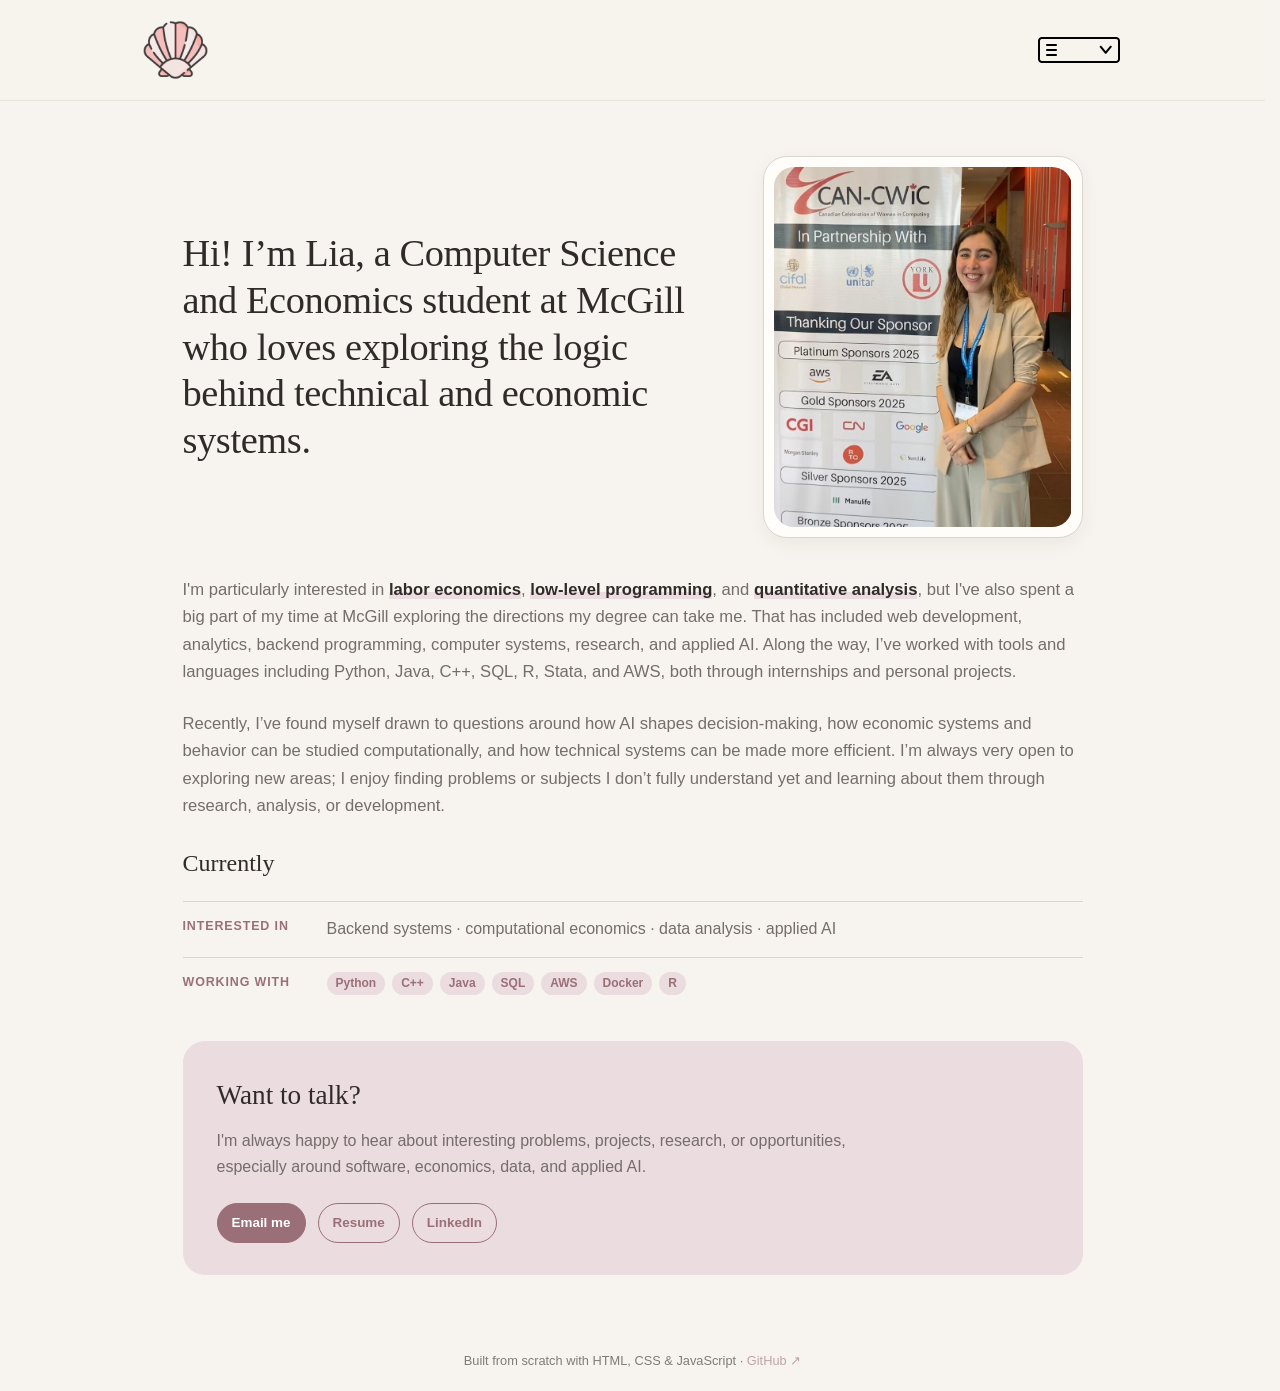
==== index.html @ 0e56d761 "fix: remove unnecessary line breaks in contact section paragraph" ====
<!DOCTYPE html>
<html lang="en">

<head>
    <meta charset="UTF-8">
    <title>Lia Erisson Portfolio</title>

    <link rel="icon" type="image/png" href="images/favicon.png">
    <link rel="stylesheet" href="style.css">
    <script src="main.js" defer></script>
</head>

<body>
    <div class="navbar">

        <div class="navbar_container">

            <div id="navbar_mobile_container">
                <div class="navbar_mobile_all_links">
                    <a href="index.html" class="navbar_mobile_link">ABOUT</a>
                    <a href="projects.html" class="navbar_mobile_link">PROJECTS</a>
                    <a href="experiences.html" class="navbar_mobile_link">EXPERIENCE</a>
                    <a href="extracurriculars.html" class="navbar_mobile_link">EXTRACURRICULARS</a>
                    <div class="link-logos">
                        <a href="resume.html" class="navbar_mobile_link" target="_blank"><img
                                src="images/resume_logo.png" alt="Resume icon"></a>
                        <a href="https://github.com/liaerisson" class="navbar_mobile_link" target="_blank"><img
                                src="images/github_logo.svg" alt="GitHub logo"></a>
                        <a href="https://www.linkedin.com/in/lia-erisson/" class="navbar_mobile_link"
                            target="_blank"><img src="images/linkedIn_logo.png" alt="LinkedIn logo"></a>
                    </div>
                </div>
            </div>

            <a href="index.html" id="navbar_logo" aria-label="Go to homepage">
                <img src="images/seashell.png" alt="">
            </a>
            <button id="navbar_mobile_button" class="navbar_mobile_button" type="button"
                aria-label="Open navigation menu">
                <img src="images/dropdown.png" alt="" class="dropdown_button">
            </button>
        </div>

    </div>

    <div class="intro">
        <div class="intro_description">
            Hi! I’m Lia, a Computer Science and Economics student at McGill who loves
            exploring the logic behind technical and economic systems.
        </div>

        <div class="intro_image_frame">
            <img src="images/intro.jpeg" alt="" id="intro_image">
        </div>
    </div>

    <div class="about_description">
        <p> I'm particularly interested in <strong>labor economics</strong>, <strong>low-level programming</strong>, and
            <strong>quantitative analysis</strong>, but I've also spent a big part of my time at McGill exploring
            the directions my degree can take me. That has included web development, analytics, backend
            programming, computer systems, research, and applied AI. Along the way, I’ve worked with tools and languages
            including Python, Java, C++, SQL, R, Stata, and AWS, both through internships and personal projects.
        </p>
        <p>
            Recently, I’ve found myself drawn to questions around how AI shapes decision-making, how
            economic systems and behavior can be studied computationally, and how technical systems can be made more
            efficient. I’m always very open to exploring new areas; I enjoy
            finding problems or subjects I don’t fully understand yet and learning about them through research,
            analysis, or development.
        </p>
    </div>

    <section class="current_focus">
        <h2>Currently</h2>

        <div class="current_focus_row">
            <span class="current_focus_label">Interested in</span>

            <p>
                Backend systems · computational economics ·
                data analysis · applied AI
            </p>
        </div>

        <div class="current_focus_row">
            <span class="current_focus_label">Working with</span>

            <div class="current_focus_skills">
                <span>Python</span>
                <span>C++</span>
                <span>Java</span>
                <span>SQL</span>
                <span>AWS</span>
                <span>Docker</span>
                <span>R</span>
            </div>
        </div>
    </section>

    <section class="contact">
        <h2>Want to talk?</h2>

        <p>
            I'm always happy to hear about interesting problems, projects, research, or opportunities, especially around software, economics, data, and applied AI.
        </p>

        <div class="contact_links">
            <a href="mailto:lia.erisson@mail.mcgill.ca" class="contact_primary">
                Email me
            </a>

            <a href="resume.html" target="_blank">
                Resume
            </a>

            <a href="https://www.linkedin.com/in/lia-erisson/" target="_blank">
                LinkedIn
            </a>
        </div>
    </section>

    <button id="back_to_top" aria-label="Back to top">↑</button>

    <footer class="footer">
        <p>
            Built from scratch with HTML, CSS & JavaScript ·
            <a href="https://github.com/liaerisson">GitHub ↗</a>
        </p>
    </footer>
</body>

</html>
---- style.css ----
/* =========================
   BASE / COLOR SYSTEM
   ========================= */

:root {
    --background: #f7f4ef;
    --surface: #fffdf9;
    --surface-soft: #f1e8e3;

    --text: #302b29;
    --muted: #756d69;

    --accent: #9b6f78;
    --accent-soft: #eadcdf;

    --border: #ddd4ce;

    --radius-small: 10px;
    --radius-medium: 16px;
    --radius-large: 22px;
}

::selection {
    background-color: var(--accent-soft);
    color: var(--text);
}

* {
    box-sizing: border-box;
}

html {
    scroll-behavior: smooth;
    scrollbar-gutter: stable;
}

body {
    margin: 0;
    background-color: var(--background);
    color: var(--text);

    font-family:
        "Avenir Next",
        "Segoe UI",
        Arial,
        sans-serif;

    font-size: 16px;
    line-height: 1.65;
    animation: pageFadeIn 0.3s ease;
}

/* Keep normal page content from becoming too wide */
body> :not(.navbar):not(.page-toast) {
    width: min(900px, calc(100% - 48px));
    margin-left: auto;
    margin-right: auto;
}

a {
    color: var(--accent);
    text-decoration: none;
}

a:hover {
    color: var(--text);
}

@keyframes pageFadeIn {
    from {
        opacity: 0;
    }

    to {
        opacity: 1;
    }
}


/* =========================
   NAVBAR
   ========================= */

.navbar {
    width: 100%;
    position: sticky;
    top: 0;

    background: rgba(247, 244, 239, 0.94);

    z-index: 1000;
    backdrop-filter: blur(10px);
    -webkit-backdrop-filter: blur(10px);
    border-bottom: 1px solid rgba(221, 212, 206, 0.55);
}

.navbar_container {
    position: relative;

    display: flex;
    align-items: center;

    width: min(1000px, calc(100% - 32px));
    height: 100px;

    margin: 0 auto;
    transition: height 0.25s ease;
}

.navbar.scrolled .navbar_container {
    height: 70px;
}

.navbar_mobile_button {
    margin-left: auto;

    border: none;
    background: transparent;
    padding: 4px;

    cursor: pointer;

    border-radius: 12px;
    position: relative;

    transition:
        background-color 0.2s ease,
        transform 0.2s ease;
}

#navbar_logo,
#navbar_logo img {
    transition:
        width 0.25s ease,
        height 0.25s ease;
}

.navbar.scrolled #navbar_logo,
.navbar.scrolled #navbar_logo img {
    width: 58px;
    height: 58px;
}

@media (hover: hover) and (pointer: fine) {
    .navbar_mobile_button::after {
        content: "";

        position: absolute;
        top: 100%;
        right: 0;

        width: min(285px, calc(100vw - 32px));
        height: 25px;
    }
}

.navbar_mobile_button:hover {
    background-color: var(--accent-soft);
    transform: translateY(-1px);
}

.dropdown_button {
    width: 100px;
    height: 50px;

    object-fit: contain;
    display: block;
}


/* dropdown itself */

#navbar_mobile_container {
    position: absolute;

    top: calc(100% - 4px);
    right: 0;

    width: min(285px, calc(100vw - 32px));

    max-height: 0;

    overflow: hidden;

    opacity: 0;
    transform: translateY(-8px);

    pointer-events: none;

    transition:
        max-height 0.3s ease,
        opacity 0.2s ease,
        transform 0.2s ease;
}

#navbar_mobile_container.open {
    max-height: 500px;

    opacity: 1;
    transform: translateY(0);

    pointer-events: auto;
}

@media (hover: hover) and (pointer: fine) {

    .navbar_container:has(.navbar_mobile_button:hover) #navbar_mobile_container,
    #navbar_mobile_container:hover {
        max-height: 500px;
        opacity: 1;
        transform: translateY(0);
        pointer-events: auto;
    }
}

.navbar_mobile_all_links {
    display: flex;
    flex-direction: column;
    align-items: stretch;

    gap: 4px;

    padding: 18px;

    background-color: var(--surface);

    border: 1px solid var(--border);
    border-radius: var(--radius-medium);

    box-shadow: 0 12px 30px rgba(48, 43, 41, 0.08);
}

.navbar_mobile_link {
    padding: 9px 12px;

    color: var(--text);

    font-size: 0.82rem;
    font-weight: 600;
    letter-spacing: 0.09em;

    border-radius: 8px;

    transition:
        background-color 0.2s ease,
        color 0.2s ease;
}

.navbar_mobile_link:hover {
    background-color: var(--accent-soft);
    color: var(--accent);
}


/* navbar icons */

.link-logos {
    display: flex;
    align-items: center;
    justify-content: center;

    gap: 20px;

    padding-top: 12px;
    margin-top: 8px;

    border-top: 1px solid var(--border);
}

.link-logos .navbar_mobile_link {
    display: flex;
    align-items: center;
    justify-content: center;

    width: 40px;
    height: 40px;

    padding: 5px;
}

.link-logos img {
    width: 27px;
    height: 27px;

    object-fit: contain;
}

/* =========================
   Navbar Logo
   ========================= */

#navbar_logo {
    display: flex;
    align-items: center;
    justify-content: center;

    width: 85px;
    height: 85px;

    border-radius: 15px;
    transition: transform 0.2s ease;
}

#navbar_logo img {
    width: 85px;
    height: 85px;

    object-fit: contain;
    display: block;
}

#navbar_logo:hover {
    background-color: var(--accent-soft);
}

#navbar_logo:hover img {
    transform: scale(1.03) rotate(-2deg);
}

/* =========================
   ABOUT
   ========================= */
.intro {
    display: flex;
    align-items: center;
    gap: 40px;

    margin-top: 55px;
    margin-bottom: 38px;
}

.intro_description {
    flex: 1;

    font-family: Georgia, "Times New Roman", serif;
    font-size: clamp(1.6rem, 3vw, 2.4rem);
    line-height: 1.22;
    letter-spacing: -0.01em;
}

.intro_image_frame {
    flex: 0 1 320px;

    display: flex;
    align-items: center;
    justify-content: center;

    padding: 10px;

    background-color: var(--surface);
    border: 1px solid var(--border);
    border-radius: 24px;

    box-shadow: 0 6px 18px rgba(48, 43, 41, 0.06);
}

#intro_image {
    display: block;

    width: 100%;
    height: auto;
    max-height: 360px;

    object-fit: contain;
    border-radius: 20px;
}

.about_description {
    max-width: none;
    padding-bottom: 0;

    color: var(--muted);
    font-size: 1.04rem;
}

.about_description p {
    margin: 0 0 24px;
}

.about_description strong {
    color: var(--text);
    font-weight: 600;

    background:
        linear-gradient(transparent 62%,
            var(--accent-soft) 62%);
}

.current_focus {
    margin-top: 20px;
    margin-bottom: 32px;
}

.current_focus h2 {
    margin-bottom: 18px;

    font-family: Georgia, "Times New Roman", serif;
    font-size: 1.5rem;
    font-weight: 500;
}

.current_focus_row {
    display: flex;
    align-items: flex-start;
    gap: 24px;

    padding: 14px 0;

    border-top: 1px solid var(--border);
}

.current_focus_label {
    flex: 0 0 120px;

    color: var(--accent);

    font-size: 0.78rem;
    font-weight: 700;
    letter-spacing: 0.07em;
    text-transform: uppercase;
}

.current_focus_row p {
    margin: 0;
    color: var(--muted);
}

.current_focus_skills {
    display: flex;
    flex-wrap: wrap;
    gap: 7px;
}

.projects_title,
.experiences_title,
.extracurriculars_title {
    margin-top: 60px;
    margin-bottom: 10px;

    font-family: Georgia, "Times New Roman", serif;
    font-size: clamp(2.1rem, 5vw, 3rem);
    font-weight: 500;
    line-height: 1.2;
}

.projects_summary,
.experiences_summary,
.extracurriculars_summary {
    width: min(900px, calc(100% - 48px));
    max-width: none;

    margin: 0 auto 55px;
    padding-right: 180px;

    color: var(--muted);
    font-size: 1rem;
}

.project_skills,
.experience_skills,
.extracurricular_skills {
    display: flex;
    flex-wrap: wrap;
    gap: 7px;
}

.project_skills {
    margin-top: 8px;
}

.experience_skills {
    margin-top: 14px;
}

.extracurricular_skills {
    margin-top: 12px;
    margin-bottom: 14px;
}

.project_skills span,
.experience_skills span,
.extracurricular_skills span,
.current_focus_skills span {
    display: inline-block;

    padding: 4px 9px;

    background-color: var(--accent-soft);
    color: var(--accent);

    border-radius: 999px;

    font-size: 0.75rem;
    font-weight: 600;
    line-height: 1.3;
}


/* =========================
   PROJECTS
   ========================= */

.project {
    margin-bottom: 18px;

    background-color: var(--surface);

    border: 1px solid var(--border);
    border-radius: var(--radius-medium);

    overflow: hidden;

    transition:
        border-color 0.2s ease,
        transform 0.2s ease,
        box-shadow 0.2s ease;
}

.project:hover {
    border-color: #c9b9b5;

    transform: translateY(-3px);

    box-shadow: 0 7px 20px rgba(48, 43, 41, 0.045);
}

.project_desc {
    font-style: italic;
    font-size: 0.95rem;
    line-height: 1.4;
    opacity: 0.75;
    margin-top: 0.1rem;
    margin-bottom: 0.5rem;
}

.project summary {
    position: relative;

    display: flex;
    flex-direction: column;

    gap: 3px;

    padding: 22px 58px 22px 24px;

    cursor: pointer;
    list-style: none;
}

.project summary::-webkit-details-marker {
    display: none;
}

.project summary::after {
    content: "+";

    position: absolute;

    top: 50%;
    right: 24px;

    transform: translateY(-50%);

    color: var(--accent);

    font-size: 1.8rem;
    font-weight: 300;

    transition:
        transform 0.2s ease,
        color 0.2s ease;
}

.project[open] summary::after {
    content: "–";
}

.project summary:hover::after {
    transform: translateY(-50%) scale(1.08);
}

.project summary h2 {
    margin: 0;

    font-family: Georgia, "Times New Roman", serif;

    font-size: 1.45rem;
    font-weight: 500;
}

.project_details {
    padding: 0 24px 25px;

    border-top: 1px solid var(--border);

    color: var(--muted);
}

.project_details p {
    max-width: 760px;

    margin-top: 20px;
}

.project_link {
    display: inline-block;

    margin-top: 5px;
    padding: 6px 13px;

    color: var(--accent);

    background-color: var(--accent-soft);

    border-radius: 999px;

    font-size: 0.83rem;
    font-weight: 600;

    transition:
        background-color 0.2s ease,
        color 0.2s ease;
}

.project_link:hover {
    background-color: var(--accent);
    color: white;
}

/* =========================
   EXPERIENCE
   ========================= */

.experience {
    position: relative;

    max-width: 800px;

    margin-left: 10px;
    padding: 0 0 38px 34px;

    border-left: 1px solid var(--border);
}

.experience::before {
    content: "";

    position: absolute;

    left: -5px;
    top: 8px;

    width: 9px;
    height: 9px;

    background-color: var(--background);

    border: 2px solid var(--accent);
    border-radius: 50%;
}

.experience_description {
    background-color: var(--surface);

    padding: 20px 22px;

    border: 1px solid var(--border);
    border-radius: var(--radius-medium);
}

.company_name {
    margin-bottom: 2px;

    font-family: Georgia, "Times New Roman", serif;

    font-size: 1.25rem;
    font-weight: 600;
}

.title {
    color: var(--accent);

    font-size: 0.96rem;
    font-weight: 600;
}

.work_dates {
    margin-top: 3px;

    color: var(--muted);

    font-size: 0.82rem;
}

.experience_description p {
    margin-bottom: 0;

    color: var(--muted);
}

.experience_with_image {
    display: flex;
    align-items: center;
    gap: 28px;
}

.experience_text {
    flex: 1.7;
    min-width: 0;
}

.experience_image_frame {
    overflow: hidden;

    padding: 0;

    background: transparent;
    border: 1px solid var(--border);
    border-radius: 14px;
}

.experience_image_frame img {
    display: block;

    width: 100%;
    height: auto;

    border-radius: 13px;
}

.experience_images {
    display: flex;
    gap: 10px;
    margin-top: 12px;
}

.experience_images .experience_image_frame {
    flex: 1 1 0;
    width: auto;
    max-width: none;
    margin-top: 0;
}

.experience>.experience_image_frame.landscape {
    width: min(80%, 600px);
    max-width: 600px;

    margin: 14px auto 0;
}

/* =========================
   EXTRACURRICULARS
   ========================= */

.period_label {
    margin-top: 45px;
    margin-bottom: 14px;

    color: var(--accent);

    font-size: 0.75rem;
    font-weight: 700;

    letter-spacing: 0.14em;
    text-transform: uppercase;
}

.extracurricular {
    margin-bottom: 16px;

    background-color: var(--surface);

    border: 1px solid var(--border);
    border-radius: var(--radius-medium);

    transition:
        transform 0.2s ease,
        border-color 0.2s ease;
}

.extracurricular > .extracurricular_gallery,
.extracurricular > .extracurricular_image,
.extracurricular > .oss_articles {
    margin-bottom: 20px;
}

.extracurricular > .oss_articles {
    margin-left: 24px;
    margin-right: 24px;
}

.extracurricular:hover {
    transform: translateY(-1px);
    border-color: #c9b9b5;
}

.extracurricular_description {
    padding: 22px 24px;
}

.organization_name {
    font-family: Georgia, "Times New Roman", serif;

    font-size: 1.22rem;
    font-weight: 600;
}

.role {
    display: inline-block;

    margin-top: 7px;
    margin-right: 8px;

    padding: 3px 9px;

    background-color: var(--accent-soft);
    color: var(--accent);

    border-radius: 999px;

    font-size: 0.78rem;
    font-weight: 600;
}

.dates {
    display: inline-block;

    color: var(--muted);

    font-size: 0.8rem;
}

.extracurricular_narrative {
    margin-top: 15px;

    color: var(--muted);
}

.extracurricular_image {
    margin-top: 20px;
    padding: 6px;

    background-color: var(--surface-soft);
    border: 1px solid var(--border);

    border-radius: var(--radius-medium);
}

.extracurricular_image img {
    display: block;

    width: 100%;

    object-fit: cover;
    object-position: center;

    border-radius: 11px;
}

.extracurricular_gallery {
    display: grid;
    grid-template-columns: 0.8fr 1.4fr;
    gap: 10px;

    width: min(82%, 680px);

    margin-top: 20px;
    margin-left: auto;
    margin-right: auto;
}

.extracurricular_gallery>.extracurricular_image {
    margin-top: 0;
}

.mcwics_gallery {
    display: grid;

    /* portrait is intentionally slightly wider */
    grid-template-columns: 1.12fr 1fr;
    grid-template-rows: 1fr 1fr;

    gap: 10px;
    margin-top: 20px;
}

.mcwics_gallery .extracurricular_image {
    margin-top: 0;
}

.mcwics_portrait {
    grid-row: 1 / 3;
    aspect-ratio: 3 / 4;
}

.mcwics_landscape {
    aspect-ratio: 4 / 3;
}

.mcwics_gallery img {
    width: 100%;
    height: 100%;

    object-fit: cover;
}

.mje_image {
    width: min(72%, 560px);
    margin-left: auto;
    margin-right: auto;
}

/* =========================
   OSS ARTICLE CARDS
   ========================= */

.oss_articles {
    display: grid;
    grid-template-columns: repeat(3, minmax(0, 1fr));
    gap: 12px;

    margin-top: 20px;
}

.oss_article_card {
    display: flex;
    flex-direction: column;

    min-width: 0;

    padding: 7px;

    background-color: var(--surface-soft);

    border: 1px solid var(--border);
    border-radius: var(--radius-medium);

    transition:
        transform 0.2s ease,
        border-color 0.2s ease,
        box-shadow 0.2s ease;
}

.oss_article_card:hover {
    transform: translateY(-2px);
    border-color: #c9b9b5;

    box-shadow: 0 6px 18px rgba(48, 43, 41, 0.05);
}


/* article image */

.oss_article_image {
    overflow: hidden;

    background-color: var(--surface);

    border-radius: 11px;
}

.oss_article_image img {
    display: block;

    width: 100%;
    aspect-ratio: 4 / 3;

    object-fit: cover;
}


/* article text */

.oss_article_title {
    padding: 12px 9px 4px;

    color: var(--text);

    font-family: Georgia, "Times New Roman", serif;
    font-size: 0.95rem;
    font-weight: 600;
    line-height: 1.3;
}

.oss_article_read {
    margin-top: auto;
    padding: 5px 9px 8px;

    color: var(--accent);

    font-size: 0.78rem;
    font-weight: 600;
}

/* =========================
   CONTACT / HOMEPAGE CTA
   ========================= */

.contact {
    margin-top: 0;
    margin-bottom: 45px;

    padding: 32px 34px;

    background-color: var(--accent-soft);
    border-radius: var(--radius-large);
}

.contact h2 {
    margin: 0 0 10px;

    font-family: Georgia, "Times New Roman", serif;
    font-size: 1.7rem;
    font-weight: 500;

    color: var(--text);
}

.contact p {
    max-width: 650px;

    margin: 0;

    color: var(--muted);
}

.contact_links {
    display: flex;
    flex-wrap: wrap;
    align-items: center;
    gap: 12px;

    margin-top: 22px;
}

.contact_links a {
    display: inline-block;

    padding: 8px 14px;

    border: 1px solid var(--accent);
    border-radius: 999px;

    color: var(--accent);

    font-size: 0.84rem;
    font-weight: 600;

    transition:
        background-color 0.2s ease,
        color 0.2s ease,
        transform 0.2s ease;
}

.contact_links a:hover {
    background-color: var(--surface);
    color: var(--text);

    transform: translateY(-1px);
}

.contact_links .contact_primary {
    background-color: var(--accent);
    color: white;
}

.contact_links .contact_primary:hover {
    background-color: var(--text);
    color: white;
}

/* =========================
   BACK TO TOP
   ========================= */

#back_to_top {
    position: fixed;
    right: 24px;
    bottom: 24px;

    width: 42px;
    height: 42px;

    border: 1px solid var(--border);
    border-radius: 50%;

    background-color: var(--surface);
    color: var(--accent);

    font-size: 1.1rem;
    cursor: pointer;

    opacity: 0;
    transform: translateY(8px);
    pointer-events: none;

    display: flex;
    align-items: center;
    justify-content: center;

    box-shadow: 0 4px 14px rgba(48, 43, 41, 0.08);

    transition:
        opacity 0.2s ease,
        transform 0.2s ease,
        background-color 0.2s ease;
}

#back_to_top.show {
    opacity: 1;
    transform: translateY(0);
    pointer-events: auto;
}

#back_to_top:hover {
    background-color: var(--accent-soft);
}

/* =========================
   FOOTER
   ========================= */

.footer {
    width: 100%;
    padding: 30px 0 20px;
    text-align: center;
    font-size: 0.8rem;
    opacity: 0.6;
}

.footer p {
    margin: 0;
}

.footer a {
    text-decoration: none;
}

.footer a:hover {
    text-decoration: underline;
}

/* =========================
   TOAST
   ========================= */

.page-toast {
    position: fixed;
    top: 24px;
    left: 50%;

    transform: translate(-50%, -8px);

    padding: 8px 14px;

    background-color: var(--surface);
    color: var(--text);

    border: 1px solid var(--border);
    border-radius: 999px;

    box-shadow: 0 6px 18px rgba(48, 43, 41, 0.08);

    font-size: 0.85rem;
    font-weight: 500;

    opacity: 0;
    pointer-events: none;

    transition:
        opacity 0.18s ease,
        transform 0.18s ease;

    z-index: 2000;

    width: fit-content;
    max-width: calc(100vw - 32px);
    white-space: nowrap;
}

.page-toast.show {
    opacity: 1;
    transform: translate(-50%, 0);
}

/* =========================
   RESPONSIVE
   ========================= */

@media (max-width: 650px) {

    body> :not(.navbar):not(.page-toast) {
        width: min(100% - 32px, 900px);
    }

    .navbar_container {
        width: calc(100% - 24px);
    }

    .intro {
        flex-direction: column;
        align-items: stretch;

        padding-left: 0;
        padding-right: 0;

        gap: 24px;
    }

    .intro_image_frame {
        flex: none;

        width: min(280px, 85%);
        margin: 0 auto;
    }

    #intro_image {
        max-height: none;
    }

    .projects_summary,
    .experiences_summary,
    .extracurriculars_summary {
        width: calc(100% - 32px);
        padding-right: 0;
    }

    .projects_title,
    .experiences_title,
    .extracurriculars_title,
    body>h3 {
        margin-top: 40px;
    }

    .project summary {
        padding: 19px 50px 19px 18px;
    }

    .project_details {
        padding: 0 18px 21px;
    }

    .experience {
        margin-left: 5px;

        padding-left: 25px;
    }

    .experience>.experience_image_frame.landscape {
        width: 100%;
        max-width: none;

        margin-top: 14px;
    }

    .experience_description,
    .extracurricular_description {
        padding: 18px;
    }

    .experience_with_image {
        flex-direction: column;
        align-items: stretch;
    }

    .experience_image_frame {
        width: min(280px, 100%);
        max-width: none;
        min-width: 0;
        margin: 0 auto;
    }

    .contact {
        padding: 24px 20px;
        margin-bottom: 45px;
    }

    .contact_links {
        gap: 9px;
    }

    .mje_image {
        width: 100%;
    }

    .mcwics_gallery,
    .extracurricular_gallery {
        grid-template-columns: 1fr;
    }

    .mcwics_gallery {
        grid-template-rows: auto;
    }

    .mcwics_portrait {
        grid-row: auto;

        width: min(260px, 80%);
        height: auto;
        justify-self: center;

        aspect-ratio: auto;
    }

    .mcwics_portrait img {
        height: auto;
    }

    .mcwics_landscape {
        aspect-ratio: 4 / 3;
    }

    .mcwics_stacked_images {
        height: auto;
        grid-template-rows: auto;
    }

    .mcwics_stacked_images img {
        height: auto;
        max-height: 320px;
    }
}

@media (max-width: 800px) {
    .oss_articles {
        grid-template-columns: repeat(2, minmax(0, 1fr));
    }
}

@media (max-width: 520px) {
    .oss_articles {
        grid-template-columns: 1fr;
    }
}
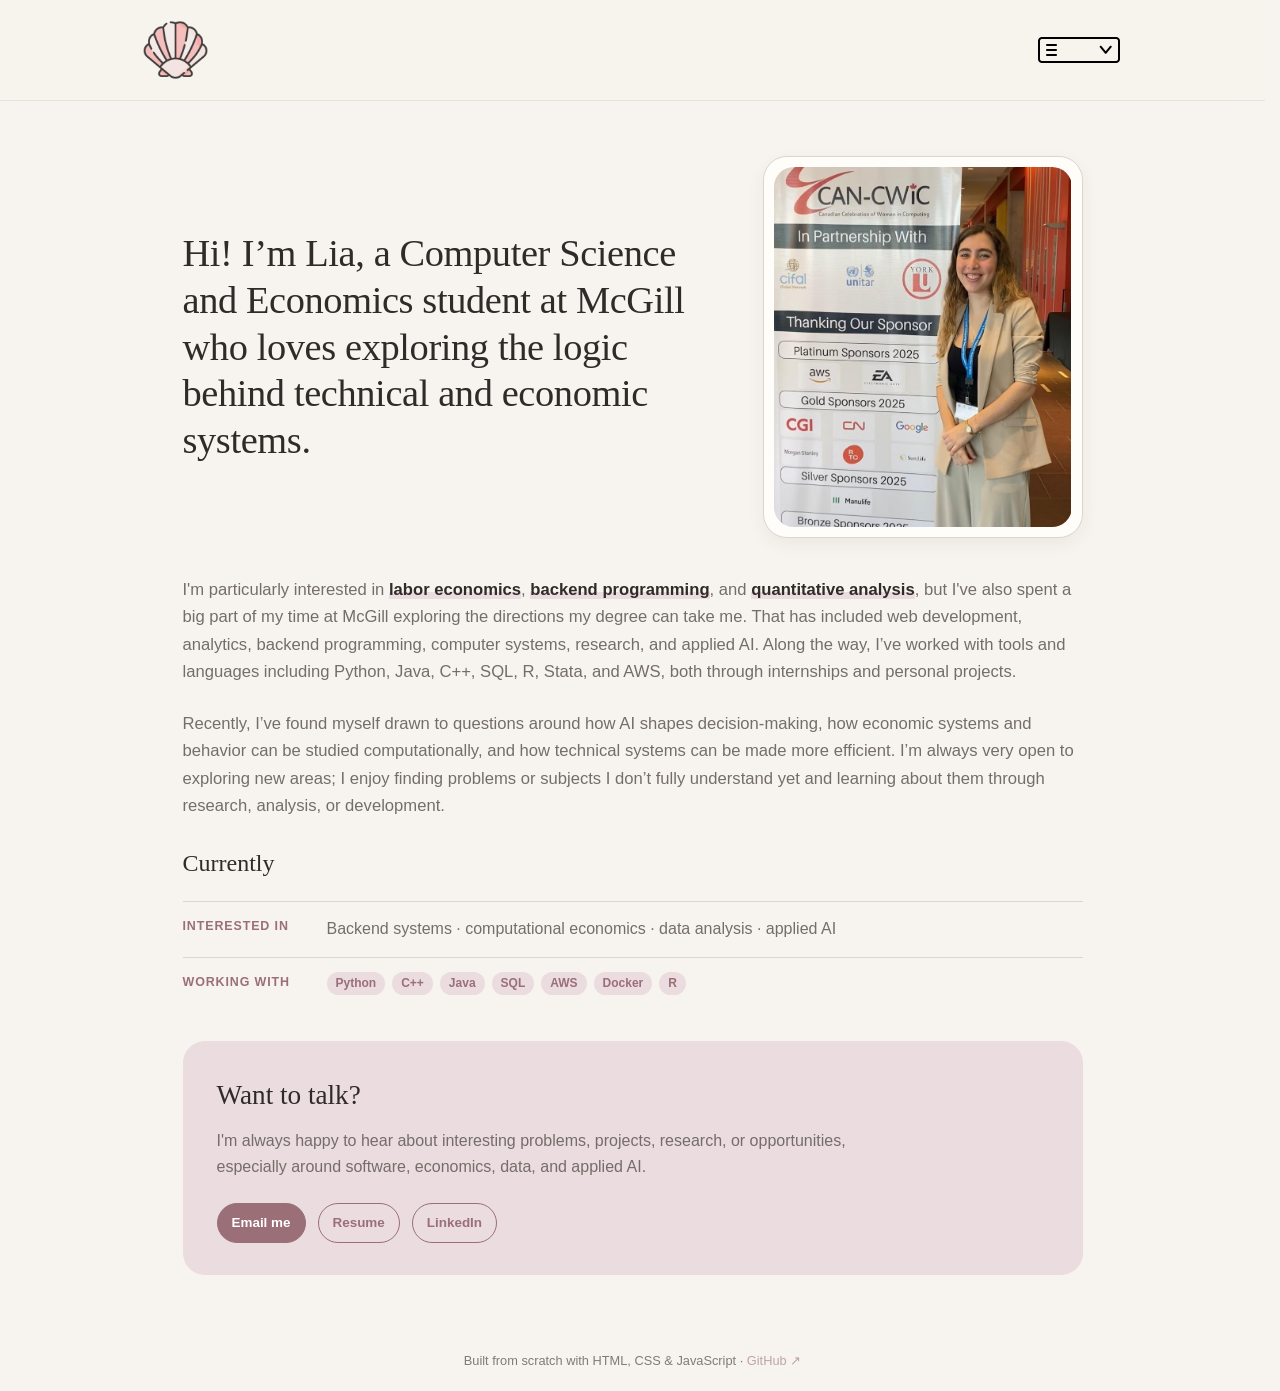
==== commit ca255c8f: "fix: add target="_blank" to GitHub links in multiple pages for improved user experience" ====
--- a/index.html
+++ b/index.html
@@ -55,7 +55,7 @@
     </div>
 
     <div class="about_description">
-        <p> I'm particularly interested in <strong>labor economics</strong>, <strong>low-level programming</strong>, and
+        <p> I'm particularly interested in <strong>labor economics</strong>, <strong>backend programming</strong>, and
             <strong>quantitative analysis</strong>, but I've also spent a big part of my time at McGill exploring
             the directions my degree can take me. That has included web development, analytics, backend
             programming, computer systems, research, and applied AI. Along the way, I’ve worked with tools and languages
@@ -124,7 +124,7 @@
     <footer class="footer">
         <p>
             Built from scratch with HTML, CSS & JavaScript ·
-            <a href="https://github.com/liaerisson">GitHub ↗</a>
+            <a href="https://github.com/liaerisson" target="_blank">GitHub ↗</a>
         </p>
     </footer>
 </body>
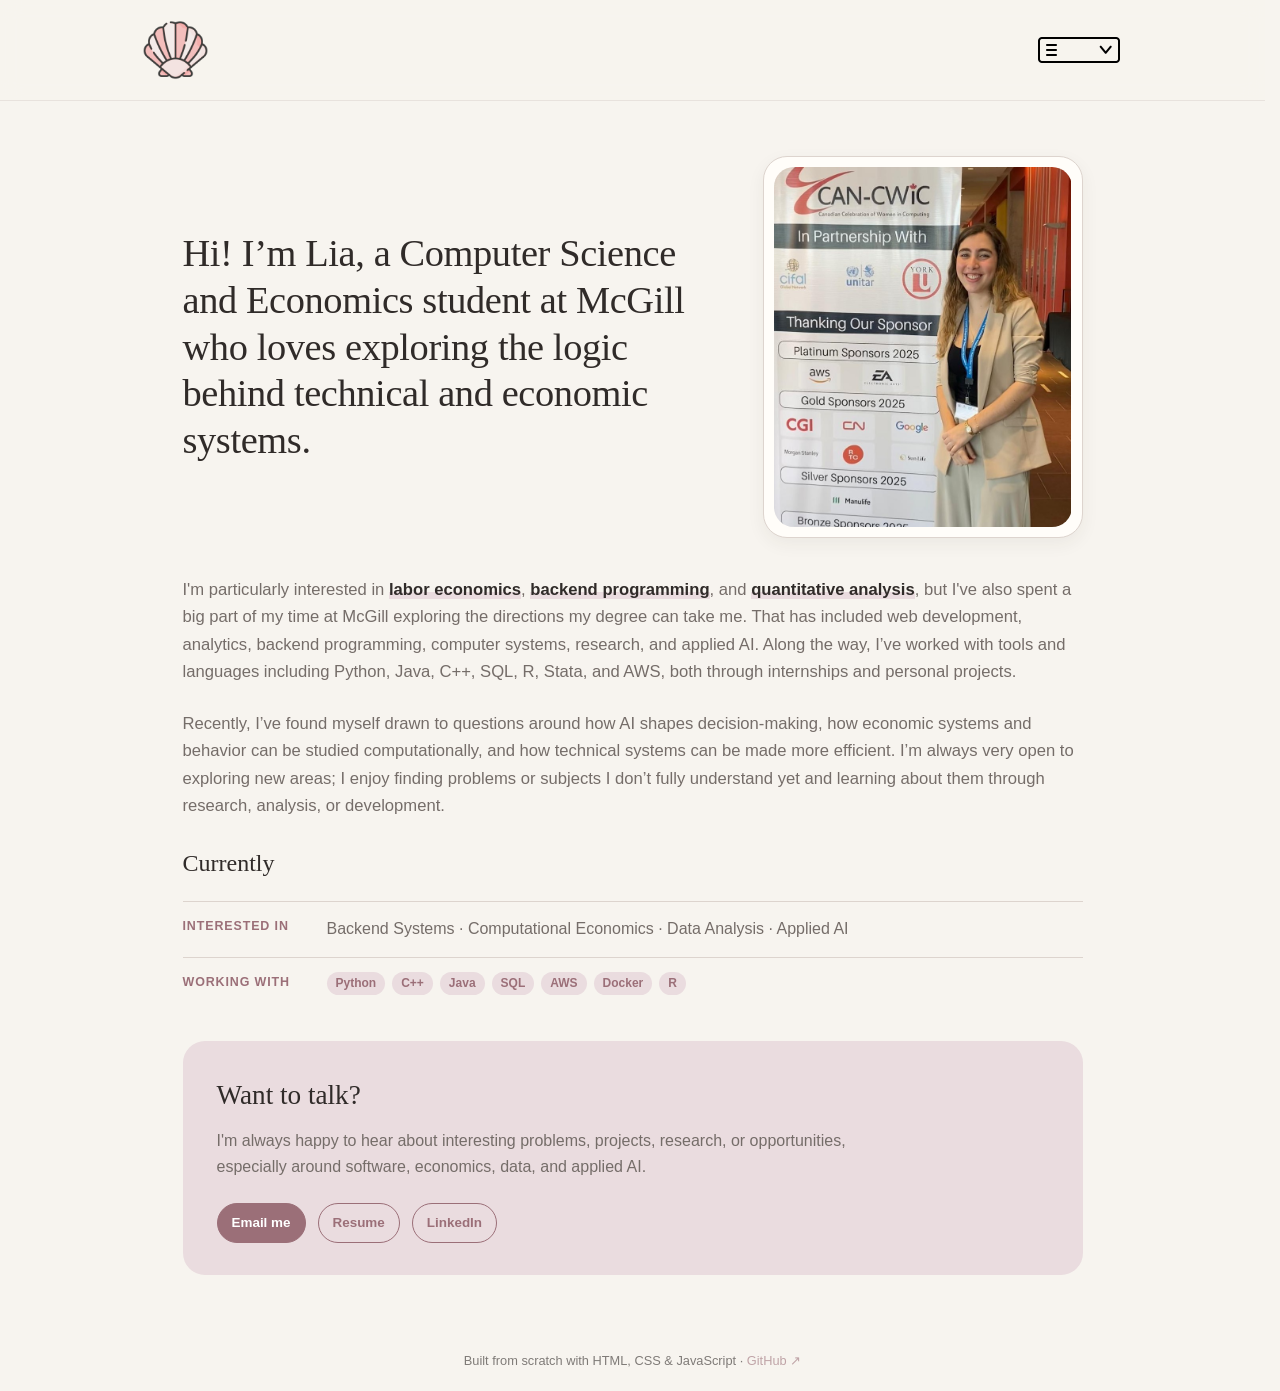
==== commit afbc2631: "fix: update page titles for consistency and add viewport meta tag for responsiveness" ====
--- a/index.html
+++ b/index.html
@@ -3,11 +3,12 @@
 
 <head>
     <meta charset="UTF-8">
-    <title>Lia Erisson Portfolio</title>
+    <title>Lia Erisson | Portfolio</title>
 
     <link rel="icon" type="image/png" href="images/favicon.png">
     <link rel="stylesheet" href="style.css">
     <script src="main.js" defer></script>
+    <meta name="viewport" content="width=device-width, initial-scale=1.0">
 </head>
 
 <body>
@@ -77,8 +78,8 @@
             <span class="current_focus_label">Interested in</span>
 
             <p>
-                Backend systems · computational economics ·
-                data analysis · applied AI
+                Backend Systems · Computational Economics ·
+                Data Analysis · Applied AI
             </p>
         </div>
 
--- a/style.css
+++ b/style.css
@@ -165,6 +165,14 @@
 
     object-fit: contain;
     display: block;
+}
+
+/*keyboard focus states (accessibility feature for pressing tab)*/
+a:focus-visible,
+button:focus-visible,
+summary:focus-visible {
+    outline: 2px solid var(--accent);
+    outline-offset: 3px;
 }
 
 
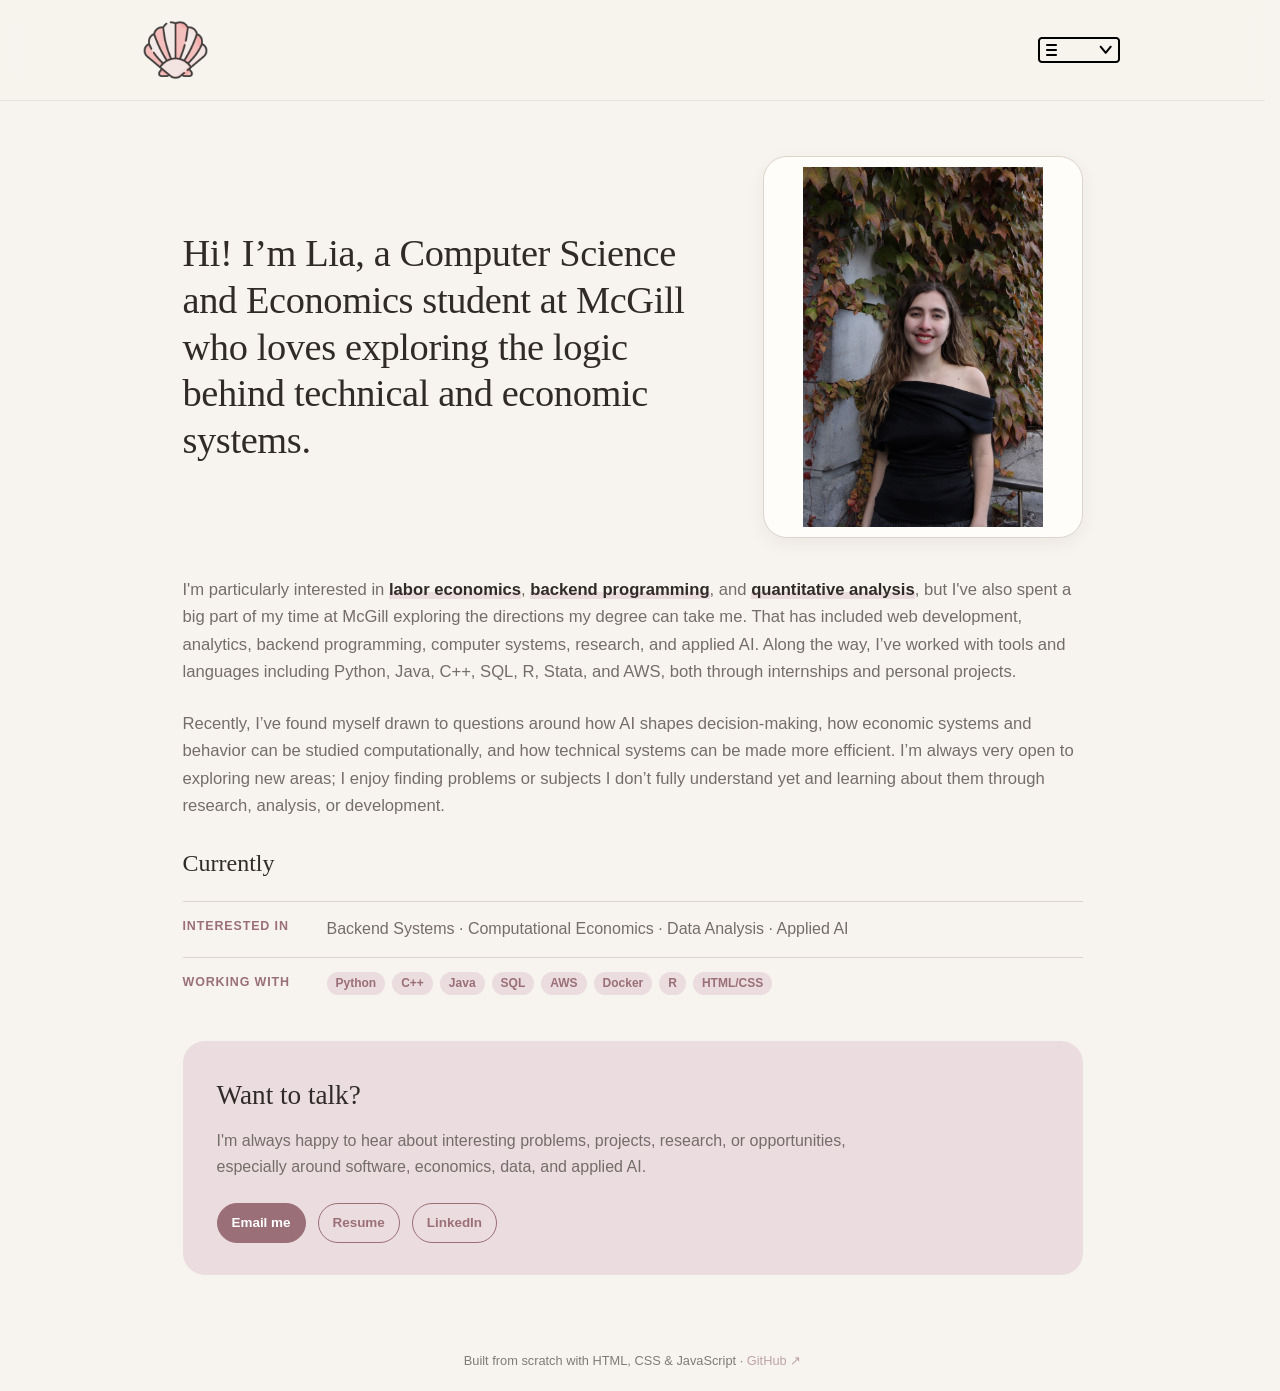
==== commit 630d529a: "fix: update annual budget in extracurriculars section and improve training description; add HTML/CSS" ====
--- a/index.html
+++ b/index.html
@@ -23,7 +23,7 @@
                     <a href="experiences.html" class="navbar_mobile_link">EXPERIENCE</a>
                     <a href="extracurriculars.html" class="navbar_mobile_link">EXTRACURRICULARS</a>
                     <div class="link-logos">
-                        <a href="resume.html" class="navbar_mobile_link" target="_blank"><img
+                        <a href="resume.html" class="navbar_mobile_link"><img
                                 src="images/resume_logo.png" alt="Resume icon"></a>
                         <a href="https://github.com/liaerisson" class="navbar_mobile_link" target="_blank"><img
                                 src="images/github_logo.svg" alt="GitHub logo"></a>
@@ -94,6 +94,7 @@
                 <span>AWS</span>
                 <span>Docker</span>
                 <span>R</span>
+                <span>HTML/CSS</span>
             </div>
         </div>
     </section>
--- a/style.css
+++ b/style.css
@@ -51,7 +51,7 @@
 }
 
 /* Keep normal page content from becoming too wide */
-body> :not(.navbar):not(.page-toast) {
+body > :not(.navbar):not(.page-toast):not(.easter_crab) {
     width: min(900px, calc(100% - 48px));
     margin-left: auto;
     margin-right: auto;
@@ -786,13 +786,13 @@
         border-color 0.2s ease;
 }
 
-.extracurricular > .extracurricular_gallery,
-.extracurricular > .extracurricular_image,
-.extracurricular > .oss_articles {
+.extracurricular>.extracurricular_gallery,
+.extracurricular>.extracurricular_image,
+.extracurricular>.oss_articles {
     margin-bottom: 20px;
 }
 
-.extracurricular > .oss_articles {
+.extracurricular>.oss_articles {
     margin-left: 24px;
     margin-right: 24px;
 }
@@ -1001,49 +1001,39 @@
 }
 
 /* =========================
-   CONTACT / HOMEPAGE CTA
+   RESUME
    ========================= */
 
-.contact {
-    margin-top: 0;
-    margin-bottom: 45px;
-
-    padding: 32px 34px;
-
-    background-color: var(--accent-soft);
-    border-radius: var(--radius-large);
-}
-
-.contact h2 {
+.resume_header {
+    margin-top: 55px;
+    margin-bottom: 32px;
+}
+
+.resume_header h1 {
     margin: 0 0 10px;
 
     font-family: Georgia, "Times New Roman", serif;
-    font-size: 1.7rem;
+    font-size: clamp(2.1rem, 5vw, 3rem);
     font-weight: 500;
-
-    color: var(--text);
-}
-
-.contact p {
+    line-height: 1.2;
+}
+
+.resume_header p {
     max-width: 650px;
-
     margin: 0;
 
     color: var(--muted);
 }
 
-.contact_links {
+.resume_actions {
     display: flex;
     flex-wrap: wrap;
-    align-items: center;
-    gap: 12px;
-
-    margin-top: 22px;
-}
-
-.contact_links a {
-    display: inline-block;
-
+    gap: 10px;
+
+    margin-top: 20px;
+}
+
+.resume_actions a {
     padding: 8px 14px;
 
     border: 1px solid var(--accent);
@@ -1060,6 +1050,94 @@
         transform 0.2s ease;
 }
 
+.resume_actions a:hover {
+    background-color: var(--accent-soft);
+    color: var(--text);
+
+    transform: translateY(-1px);
+}
+
+.resume_viewer {
+    width: min(680px, 100%);
+    margin: 0 auto 40px;
+
+    background-color: var(--surface);
+    border: 1px solid var(--border);
+    border-radius: var(--radius-medium);
+
+    overflow: hidden;
+    box-shadow: 0 8px 24px rgba(48, 43, 41, 0.06);
+}
+
+.resume_viewer iframe {
+    display: block;
+
+    width: 100%;
+    height: 850px;
+
+    border: none;
+}
+
+/* =========================
+   CONTACT / HOMEPAGE CTA
+   ========================= */
+
+.contact {
+    margin-top: 0;
+    margin-bottom: 45px;
+
+    padding: 32px 34px;
+
+    background-color: var(--accent-soft);
+    border-radius: var(--radius-large);
+}
+
+.contact h2 {
+    margin: 0 0 10px;
+
+    font-family: Georgia, "Times New Roman", serif;
+    font-size: 1.7rem;
+    font-weight: 500;
+
+    color: var(--text);
+}
+
+.contact p {
+    max-width: 650px;
+
+    margin: 0;
+
+    color: var(--muted);
+}
+
+.contact_links {
+    display: flex;
+    flex-wrap: wrap;
+    align-items: center;
+    gap: 12px;
+
+    margin-top: 22px;
+}
+
+.contact_links a {
+    display: inline-block;
+
+    padding: 8px 14px;
+
+    border: 1px solid var(--accent);
+    border-radius: 999px;
+
+    color: var(--accent);
+
+    font-size: 0.84rem;
+    font-weight: 600;
+
+    transition:
+        background-color 0.2s ease,
+        color 0.2s ease,
+        transform 0.2s ease;
+}
+
 .contact_links a:hover {
     background-color: var(--surface);
     color: var(--text);
@@ -1112,6 +1190,8 @@
         opacity 0.2s ease,
         transform 0.2s ease,
         background-color 0.2s ease;
+
+    z-index: 1500;
 }
 
 #back_to_top.show {
@@ -1192,12 +1272,54 @@
 }
 
 /* =========================
+   EASTER EGG
+   ========================= */
+
+   .easter_crab {
+    position: fixed;
+    left: -80px;
+    bottom: 18px;
+
+    width: 65px;
+    height: auto;
+
+    z-index: 2500;
+    pointer-events: none;
+
+    transform-origin: center bottom;
+
+    animation:
+        crabTravel 3s linear forwards,
+        crabScuttle 0.16s ease-in-out infinite alternate;
+}
+
+@keyframes crabTravel {
+    from {
+        left: -80px;
+    }
+
+    to {
+        left: calc(100vw + 80px);
+    }
+}
+
+@keyframes crabScuttle {
+    from {
+        transform: translateX(0px) translateY(1px) rotate(-2deg);
+    }
+
+    to {
+        transform: translateX(3px) translateY(-1px) rotate(2deg);
+    }
+}
+
+/* =========================
    RESPONSIVE
    ========================= */
 
 @media (max-width: 650px) {
 
-    body> :not(.navbar):not(.page-toast) {
+    body > :not(.navbar):not(.page-toast):not(.easter_crab) {
         width: min(100% - 32px, 900px);
     }
 
@@ -1339,4 +1461,20 @@
     .oss_articles {
         grid-template-columns: 1fr;
     }
+}
+
+@media (max-width: 650px) {
+    .resume_header {
+        margin-top: 35px;
+        margin-bottom: 24px;
+    }
+
+    .resume_viewer {
+        width: 100%;
+        margin-bottom: 30px;
+    }
+
+    .resume_viewer iframe {
+        height: 560px;
+    }
 }
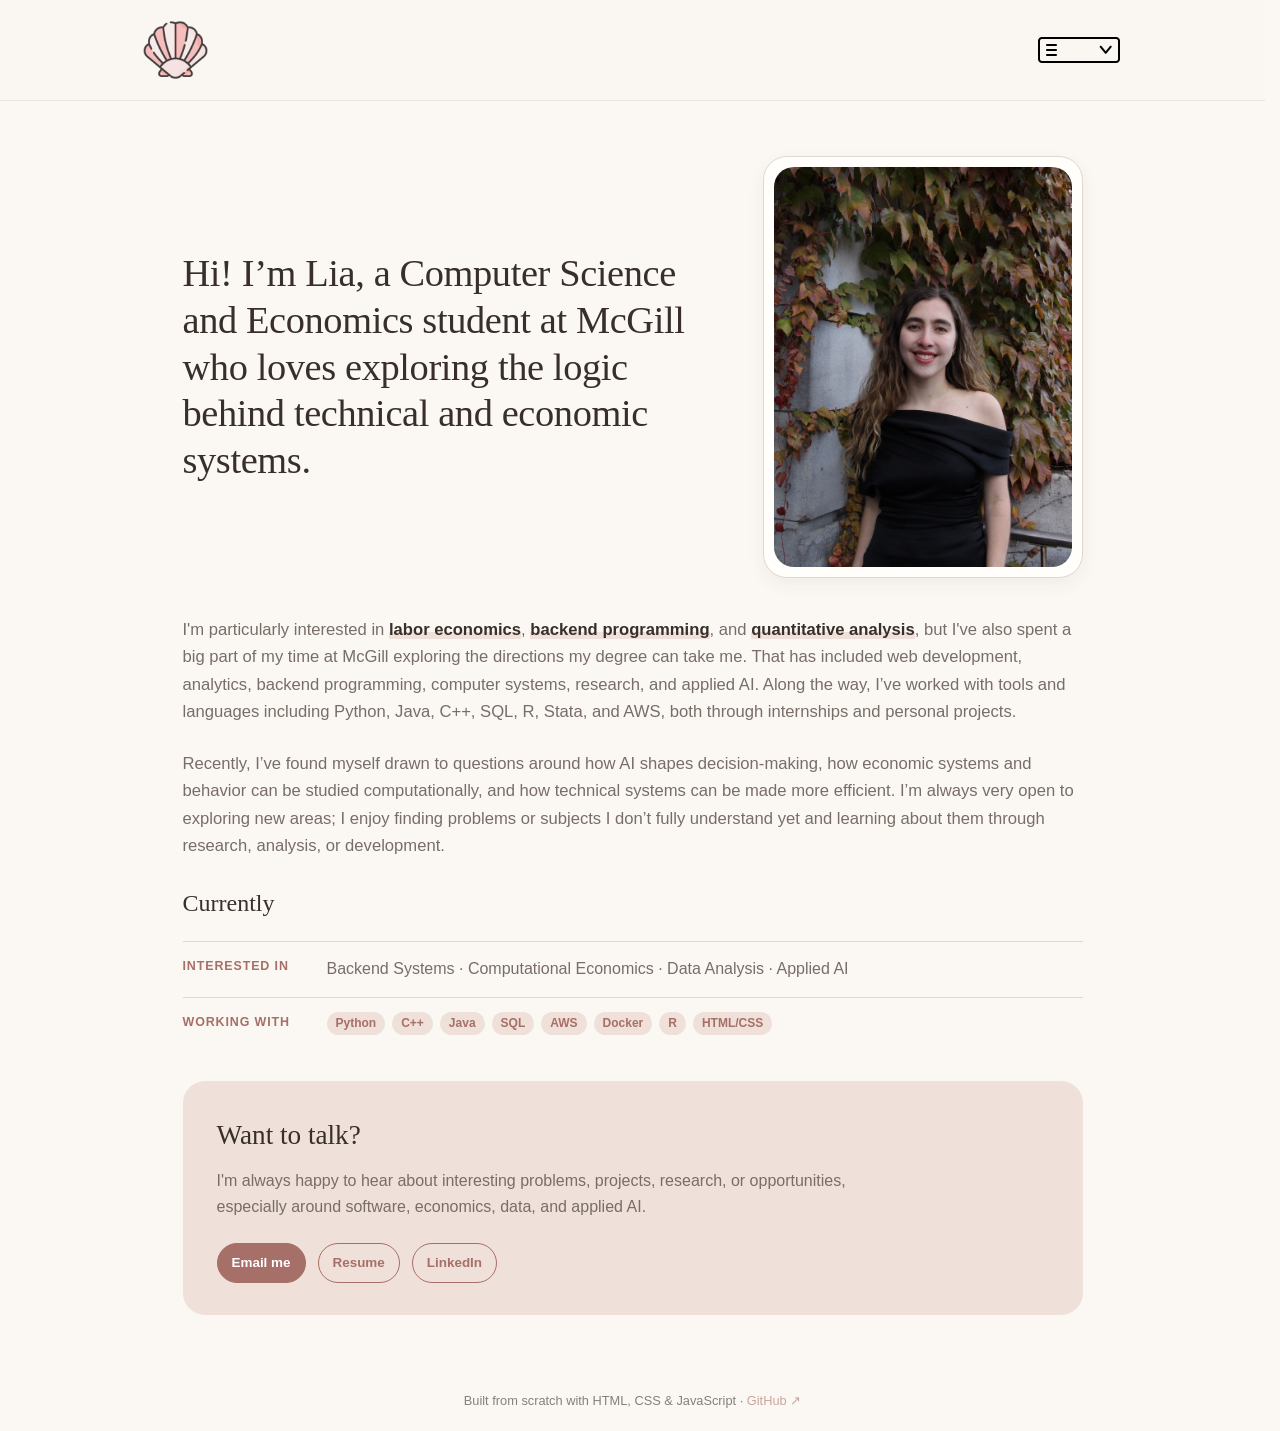
==== commit 4fbd7a95: "feat: add new paper image and improve HTML/CSS formatting" ====
--- a/index.html
+++ b/index.html
@@ -23,8 +23,8 @@
                     <a href="experiences.html" class="navbar_mobile_link">EXPERIENCE</a>
                     <a href="extracurriculars.html" class="navbar_mobile_link">EXTRACURRICULARS</a>
                     <div class="link-logos">
-                        <a href="resume.html" class="navbar_mobile_link"><img
-                                src="images/resume_logo.png" alt="Resume icon"></a>
+                        <a href="resume.html" class="navbar_mobile_link"><img src="images/resume_logo.png"
+                                alt="Resume icon"></a>
                         <a href="https://github.com/liaerisson" class="navbar_mobile_link" target="_blank"><img
                                 src="images/github_logo.svg" alt="GitHub logo"></a>
                         <a href="https://www.linkedin.com/in/lia-erisson/" class="navbar_mobile_link"
@@ -103,7 +103,8 @@
         <h2>Want to talk?</h2>
 
         <p>
-            I'm always happy to hear about interesting problems, projects, research, or opportunities, especially around software, economics, data, and applied AI.
+            I'm always happy to hear about interesting problems, projects, research, or opportunities, especially around
+            software, economics, data, and applied AI.
         </p>
 
         <div class="contact_links">
--- a/style.css
+++ b/style.css
@@ -3,17 +3,17 @@
    ========================= */
 
 :root {
-    --background: #f7f4ef;
-    --surface: #fffdf9;
-    --surface-soft: #f1e8e3;
-
-    --text: #302b29;
-    --muted: #756d69;
-
-    --accent: #9b6f78;
-    --accent-soft: #eadcdf;
-
-    --border: #ddd4ce;
+    --background: #fbf8f4;
+    --surface: #fffefa;
+    --surface-soft: #f5ece5;
+
+    --text: #382f2a;
+    --muted: #786d67;
+
+    --accent: #a66f67;
+    --accent-soft: #efe0da;
+
+    --border: #e1d7cf;
 
     --radius-small: 10px;
     --radius-medium: 16px;
@@ -51,7 +51,7 @@
 }
 
 /* Keep normal page content from becoming too wide */
-body > :not(.navbar):not(.page-toast):not(.easter_crab) {
+body> :not(.navbar):not(.page-toast):not(.easter_crab) {
     width: min(900px, calc(100% - 48px));
     margin-left: auto;
     margin-right: auto;
@@ -86,12 +86,12 @@
     position: sticky;
     top: 0;
 
-    background: rgba(247, 244, 239, 0.94);
+    background: rgba(250, 247, 242, 0.94);
 
     z-index: 1000;
     backdrop-filter: blur(10px);
     -webkit-backdrop-filter: blur(10px);
-    border-bottom: 1px solid rgba(221, 212, 206, 0.55);
+    border-bottom: 1px solid rgba(225, 215, 207, 0.55);
 }
 
 .navbar_container {
@@ -367,9 +367,9 @@
 
     width: 100%;
     height: auto;
-    max-height: 360px;
-
-    object-fit: contain;
+    max-height: 400px;
+
+    object-fit: cover;
     border-radius: 20px;
 }
 
@@ -1275,7 +1275,7 @@
    EASTER EGG
    ========================= */
 
-   .easter_crab {
+.easter_crab {
     position: fixed;
     left: -80px;
     bottom: 18px;
@@ -1319,7 +1319,7 @@
 
 @media (max-width: 650px) {
 
-    body > :not(.navbar):not(.page-toast):not(.easter_crab) {
+    body> :not(.navbar):not(.page-toast):not(.easter_crab) {
         width: min(100% - 32px, 900px);
     }
 
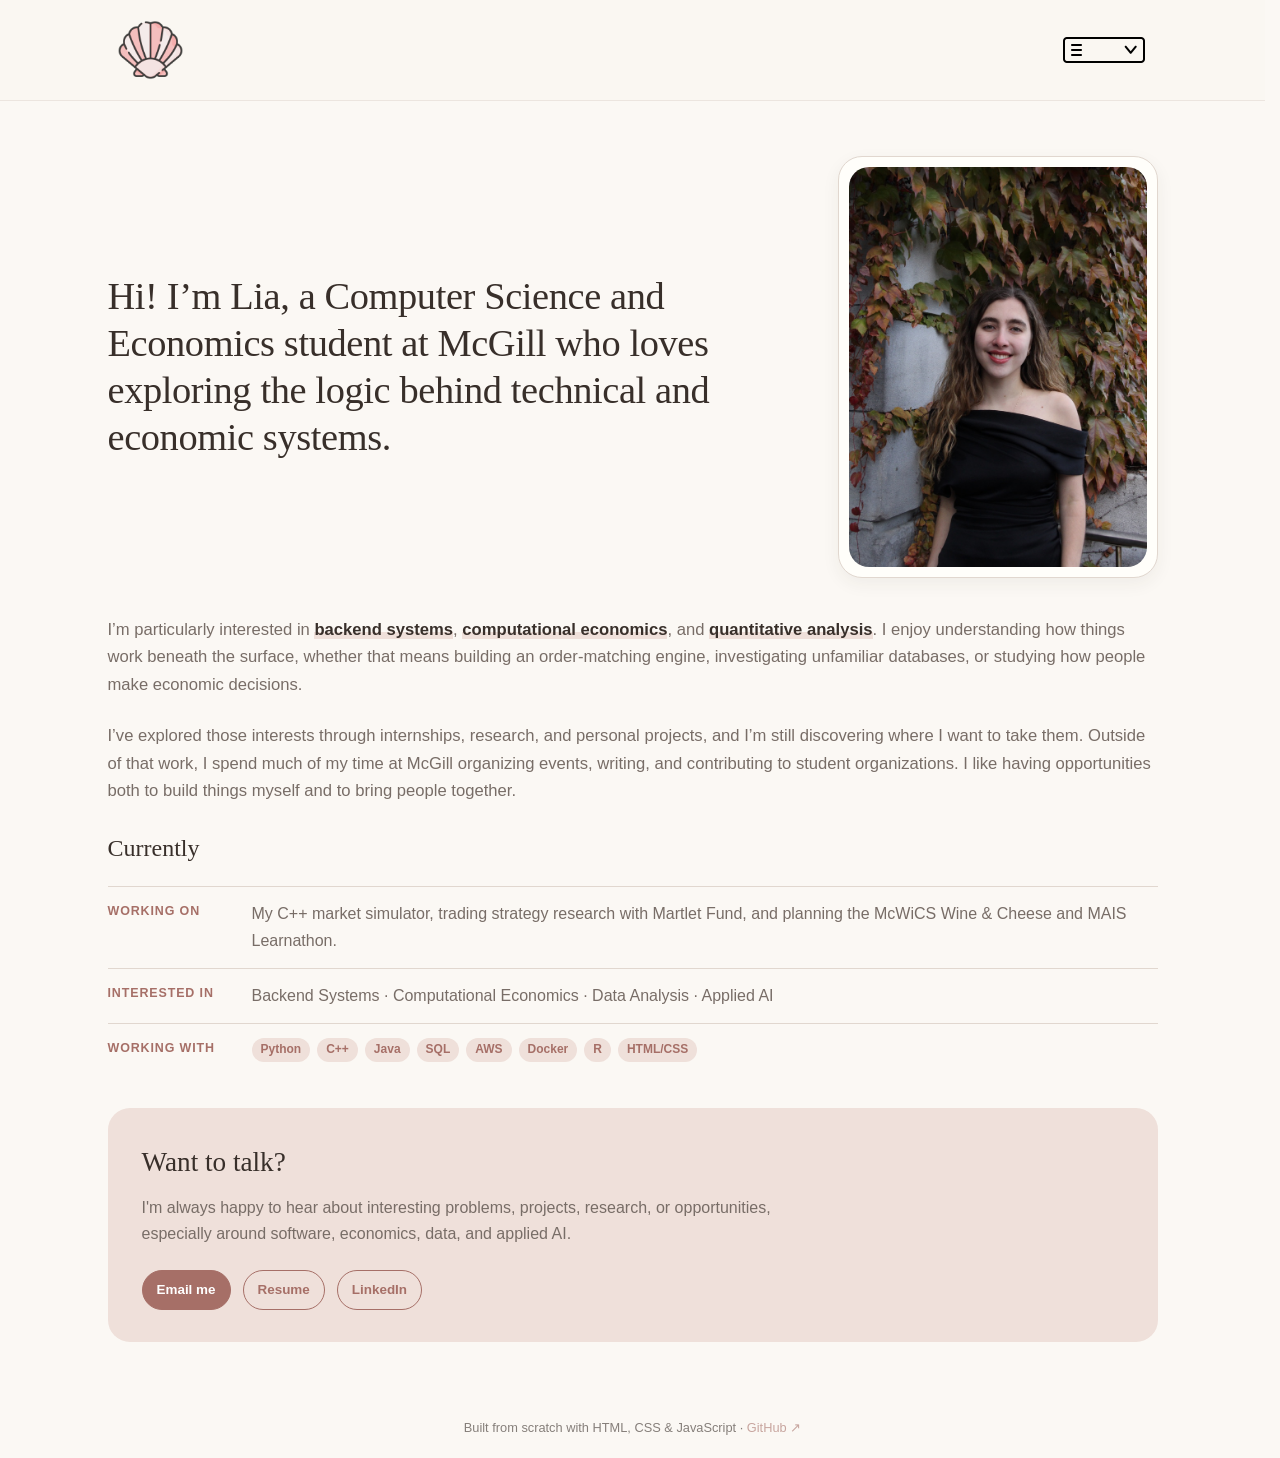
==== commit 0a16aded: "feat: enhance content and structure across experiences, extracurriculars, and projects sections" ====
--- a/index.html
+++ b/index.html
@@ -56,24 +56,32 @@
     </div>
 
     <div class="about_description">
-        <p> I'm particularly interested in <strong>labor economics</strong>, <strong>backend programming</strong>, and
-            <strong>quantitative analysis</strong>, but I've also spent a big part of my time at McGill exploring
-            the directions my degree can take me. That has included web development, analytics, backend
-            programming, computer systems, research, and applied AI. Along the way, I’ve worked with tools and languages
-            including Python, Java, C++, SQL, R, Stata, and AWS, both through internships and personal projects.
-        </p>
-        <p>
-            Recently, I’ve found myself drawn to questions around how AI shapes decision-making, how
-            economic systems and behavior can be studied computationally, and how technical systems can be made more
-            efficient. I’m always very open to exploring new areas; I enjoy
-            finding problems or subjects I don’t fully understand yet and learning about them through research,
-            analysis, or development.
-        </p>
+        <div class="about_description">
+            <p> I’m particularly interested in <strong>backend systems</strong>,
+                <strong>computational economics</strong>, and
+                <strong>quantitative analysis</strong>. I enjoy understanding how
+                things work beneath the surface, whether that means building an
+                order-matching engine, investigating unfamiliar databases, or
+                studying how people make economic decisions.
+            </p>
+
+            <p> I’ve explored those interests through internships, research, and
+                personal projects, and I’m still discovering where I want to
+                take them. Outside of that work, I spend much of my time at
+                McGill organizing events, writing, and contributing to student
+                organizations. I like having opportunities both to build things
+                myself and to bring people together. </p>
+        </div>
     </div>
 
     <section class="current_focus">
         <h2>Currently</h2>
 
+        <div class="current_focus_row">
+            <span class="current_focus_label">Working on</span>
+            <p> My C++ market simulator, trading strategy research with Martlet
+                Fund, and planning the McWiCS Wine &amp; Cheese and MAIS Learnathon. </p>
+        </div>
         <div class="current_focus_row">
             <span class="current_focus_label">Interested in</span>
 
--- a/style.css
+++ b/style.css
@@ -12,6 +12,9 @@
 
     --accent: #a66f67;
     --accent-soft: #efe0da;
+
+    --page-width: 1050px;
+    --page-gutter: 24px;
 
     --border: #e1d7cf;
 
@@ -51,8 +54,8 @@
 }
 
 /* Keep normal page content from becoming too wide */
-body> :not(.navbar):not(.page-toast):not(.easter_crab) {
-    width: min(900px, calc(100% - 48px));
+body> :where(:not(.navbar):not(.page-toast):not(.easter_crab):not(#back_to_top):not(script)) {
+    width: min(var(--page-width), calc(100% - 2 * var(--page-gutter)));
     margin-left: auto;
     margin-right: auto;
 }
@@ -100,7 +103,7 @@
     display: flex;
     align-items: center;
 
-    width: min(1000px, calc(100% - 32px));
+    width: min(var(--page-width), calc(100% - 2 * var(--page-gutter)));
     height: 100px;
 
     margin: 0 auto;
@@ -454,11 +457,7 @@
 .projects_summary,
 .experiences_summary,
 .extracurriculars_summary {
-    width: min(900px, calc(100% - 48px));
-    max-width: none;
-
     margin: 0 auto 55px;
-    padding-right: 180px;
 
     color: var(--muted);
     font-size: 1rem;
@@ -605,8 +604,6 @@
 }
 
 .project_details p {
-    max-width: 760px;
-
     margin-top: 20px;
 }
 
@@ -641,13 +638,20 @@
 
 .experience {
     position: relative;
-
-    max-width: 800px;
-
     margin-left: 10px;
     padding: 0 0 38px 34px;
 
     border-left: 1px solid var(--border);
+}
+
+body > .experience {
+    width: min(
+        var(--page-width),
+        calc(100% - 2 * var(--page-gutter))
+    );
+    max-width: none;
+    margin-left: auto;
+    margin-right: auto;
 }
 
 .experience::before {
@@ -1058,7 +1062,6 @@
 }
 
 .resume_viewer {
-    width: min(680px, 100%);
     margin: 0 auto 40px;
 
     background-color: var(--surface);
@@ -1209,7 +1212,6 @@
    ========================= */
 
 .footer {
-    width: 100%;
     padding: 30px 0 20px;
     text-align: center;
     font-size: 0.8rem;
@@ -1319,12 +1321,8 @@
 
 @media (max-width: 650px) {
 
-    body> :not(.navbar):not(.page-toast):not(.easter_crab) {
-        width: min(100% - 32px, 900px);
-    }
-
-    .navbar_container {
-        width: calc(100% - 24px);
+    :root {
+        --page-gutter: 16px;
     }
 
     .intro {
@@ -1346,13 +1344,6 @@
 
     #intro_image {
         max-height: none;
-    }
-
-    .projects_summary,
-    .experiences_summary,
-    .extracurriculars_summary {
-        width: calc(100% - 32px);
-        padding-right: 0;
     }
 
     .projects_title,
@@ -1371,8 +1362,6 @@
     }
 
     .experience {
-        margin-left: 5px;
-
         padding-left: 25px;
     }
 
@@ -1470,7 +1459,6 @@
     }
 
     .resume_viewer {
-        width: 100%;
         margin-bottom: 30px;
     }
 
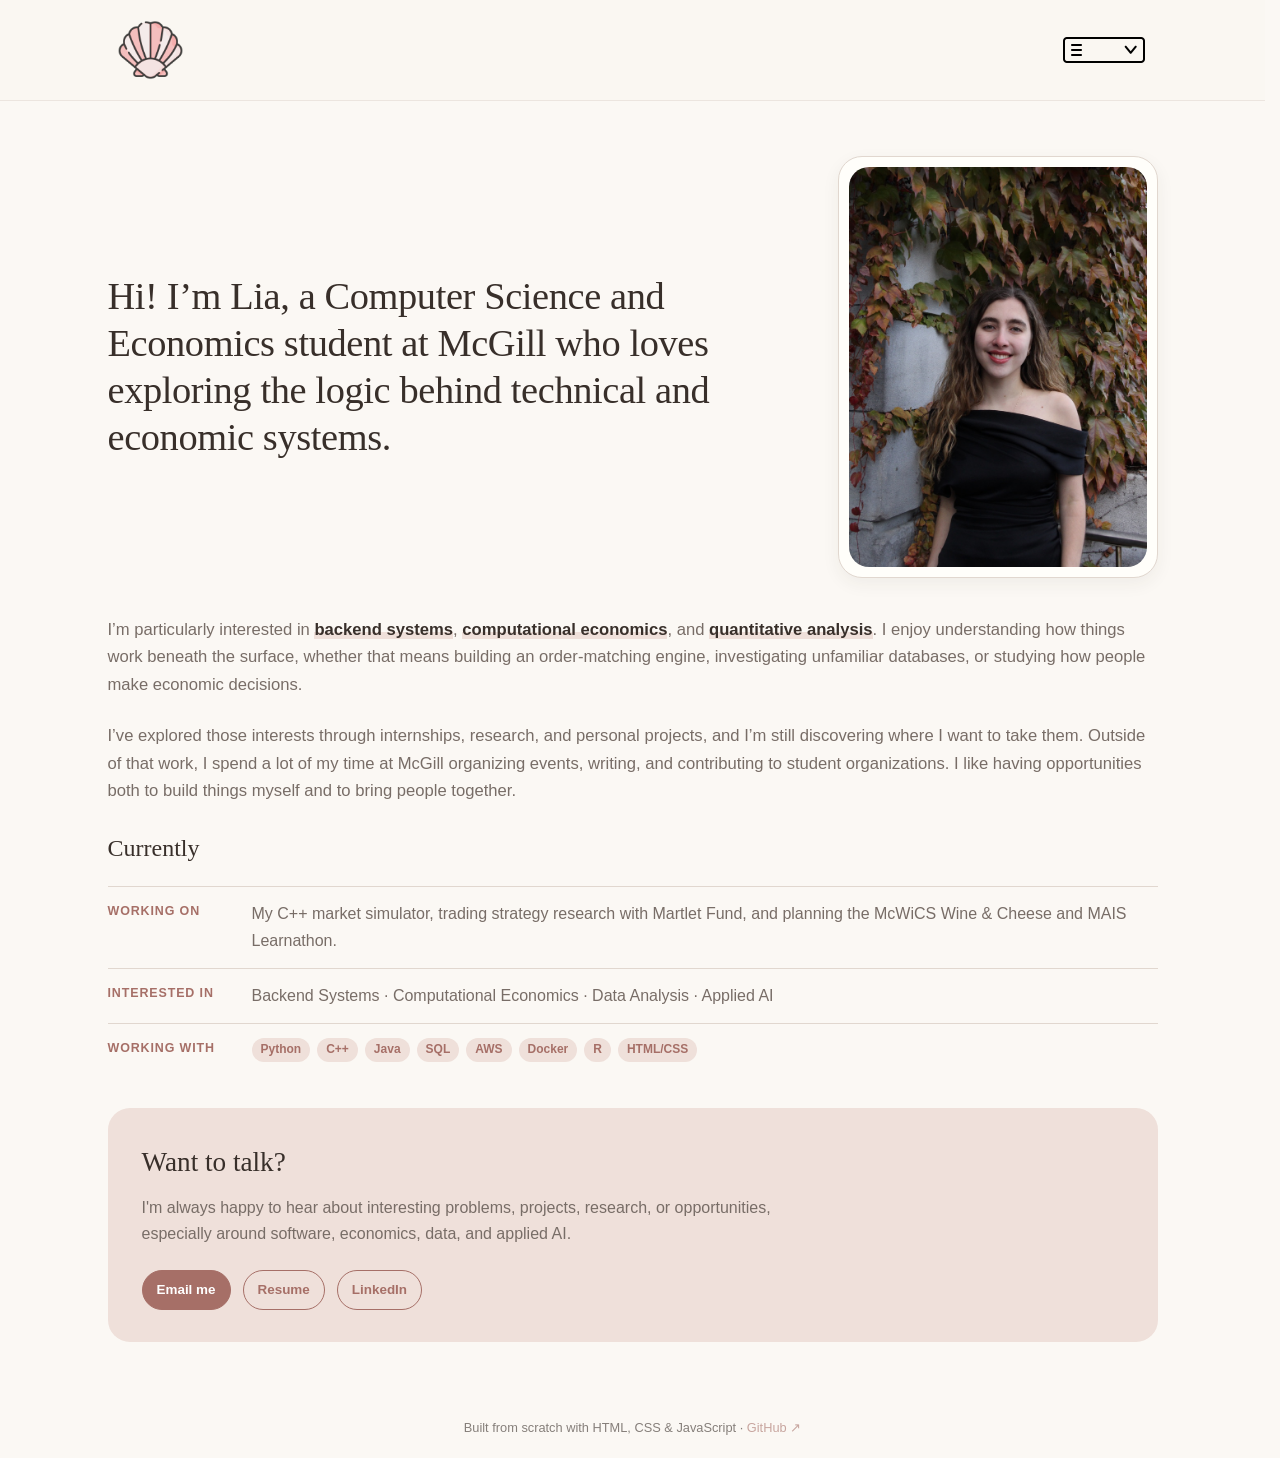
==== commit a0bf7117: "feat: add new resume PDF and update links in resume page" ====
--- a/index.html
+++ b/index.html
@@ -67,7 +67,7 @@
 
             <p> I’ve explored those interests through internships, research, and
                 personal projects, and I’m still discovering where I want to
-                take them. Outside of that work, I spend much of my time at
+                take them. Outside of that work, I spend a lot of my time at
                 McGill organizing events, writing, and contributing to student
                 organizations. I like having opportunities both to build things
                 myself and to bring people together. </p>
